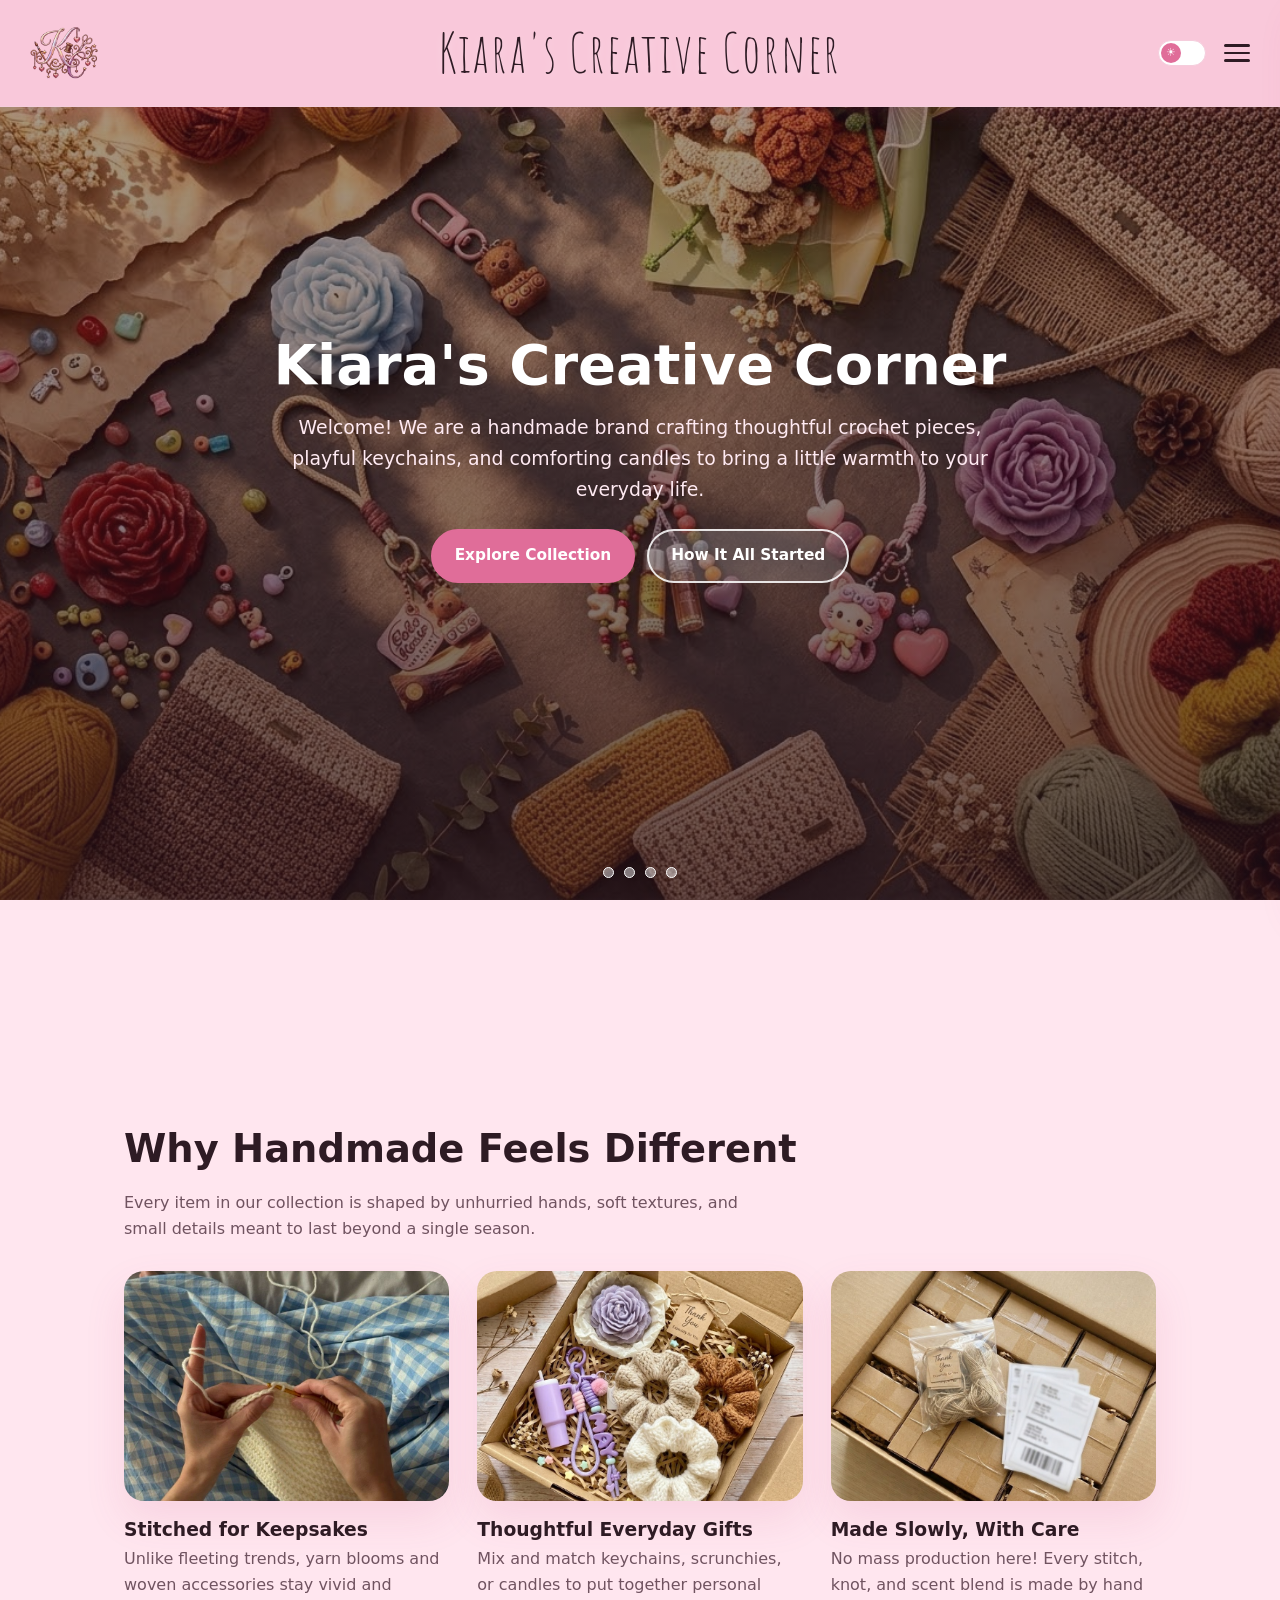
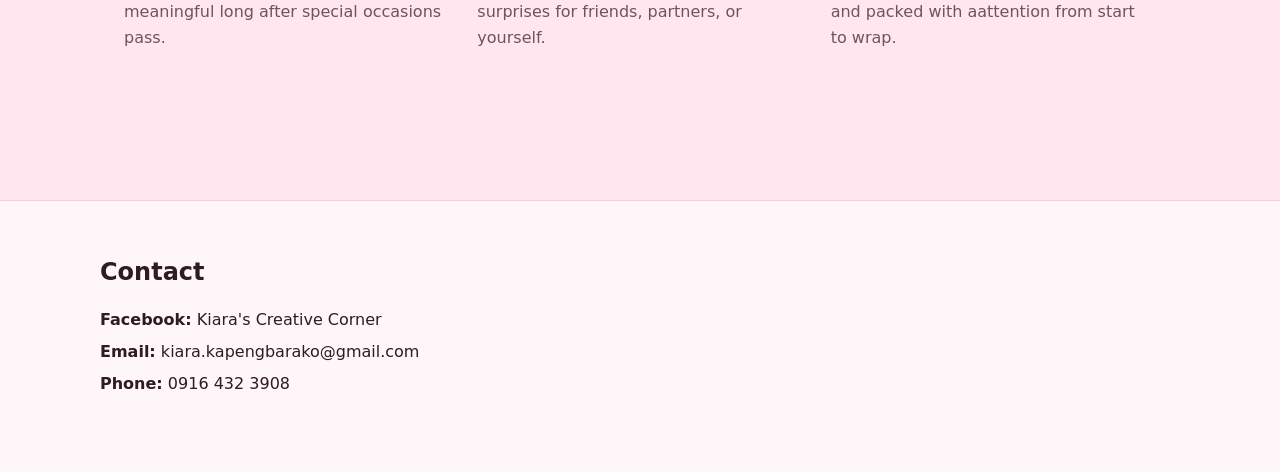
==== index.html @ cce3ba2e "Add files via upload" ====
<!DOCTYPE html>
<html lang="en">
<head>
  <meta charset="UTF-8" />
  <meta name="viewport" content="width=device-width, initial-scale=1.0" />
  <title>Kiara's Creative Corner — Home</title>
  <link rel="stylesheet" href="style.css" />
  <link rel="preconnect" href="https://fonts.googleapis.com" />
  <link rel="preconnect" href="https://fonts.gstatic.com" crossorigin />
  <link href="https://fonts.googleapis.com/css2?family=Amatic+SC:wght@700&family=Patrick+Hand&display=swap" rel="stylesheet" />
</head>

<body>

  <header class="top-banner" id="topBanner">
    <div class="brand-left">
      <a href="index.html"><img src="image/Logo-removebg-preview.png" alt="Kiara's Creative Corner Logo" class="logo-img" data-fallback="logo" /></a>
    </div>
    <a href="index.html" class="brand-title">Kiara's Creative Corner</a>

    <div class="banner-right">
      <label class="theme-switch" title="Toggle Dark / Light Mode">
        <input type="checkbox" id="themeToggle" />
        <span class="switch-slider"></span>
      </label>
      <input type="checkbox" id="menu-toggle" />
      <label for="menu-toggle" class="hamburger-btn" aria-label="Open navigation menu">
        <span></span><span></span><span></span>
      </label>
      <nav class="side-drawer">
        <a href="index.html">Home</a>
        <a href="products.html">Products</a>
        <a href="about.html">About Us</a>
        <a href="events.html">Event</a>
        <a href="#contact">Contact</a>
        <button type="button" class="drawer-action-btn" onclick="openOrderPoster()">How to Order Poster</button>
      </nav>
    </div>
  </header>

  <section class="screen-section" style="padding:0; min-height:100vh;">
    <div class="hero-carousel">
      <div class="hero-track">
        <article class="hero-slide" id="home-slide-1">
          <img src="image/homepage1.jpg" alt="Handmade crochet and craft pieces" data-fallback="hero1" />
          <div class="hero-scrim"></div>
          <div class="hero-overlay-text">
            <h1 class="hero-h1">Kiara's Creative Corner</h1>
            <p class="hero-p">
              Welcome! We are a handmade brand crafting thoughtful crochet pieces, playful keychains, and comforting candles to bring a little warmth to your everyday life.
            </p>
            <div class="btn-row">
              <a href="products.html" class="btn-rose">Explore Collection</a>
              <a href="about.html" class="btn-ghost">How It All Started</a>
            </div>
          </div>
        </article>

        <article class="hero-slide" id="home-slide-2">
          <img src="image/homecrochet.png" alt="Crochet bouquets, bags, and scrunchies" data-fallback="hero2" />
            <div class="hero-scrim"></div>
          <div class="hero-overlay-text">
            <h1 class="hero-h1">Stitched for Everyday Warmth</h1>
            <p class="hero-p">
              Featuring our hand-crocheted tote and pouches, plush ruffled scrunchies, and forever floral bouquets crafted in warm, earthy tones meant to be carried, worn and gifted for years.
            </p>
          </div>
        </article>

        <article class="hero-slide" id="home-slide-3">
          <img src="image/HomeSlide2Image .png" alt="Chunky and charm keychains" data-fallback="hero3" />
            <div class="hero-scrim"></div>
          <div class="hero-overlay-text">
            <h1 class="hero-h1">Cute Handmade Keychains & Bag Accessoriesh</h1>
            <p class="hero-p">
              Handmade with cheerful details, our keychains add a sweet pop of personality to your keys, bags, and pouches. Lightweight and lovingly crafted, they make fun everyday companions and easy little gifts for friends.
            </p>
          </div>
        </article>

        <article class="hero-slide" id="home-slide-4">
          <img src="image/homecandle.png" alt="Hand-poured scented candles" data-fallback="hero4" />
            <div class="hero-scrim"></div>
          <div class="hero-overlay-text">
            <h1 class="hero-h1">Scented Flower Candles</h1>
            <p class="hero-p">
                Thoughtfully hand-poured for quiet, cozy moments, these floral candles fill your space with a gentle glow and soothing scent. Each piece is delicately shaped to brighten your desk, bedside table, or gift box.
            </p>
          </div>
        </article>
      </div>

      <div class="dot-nav" aria-label="Homepage slides">
        <a href="#home-slide-1" aria-label="Slide 1"></a>
        <a href="#home-slide-2" aria-label="Slide 2"></a>
        <a href="#home-slide-3" aria-label="Slide 3"></a>
        <a href="#home-slide-4" aria-label="Slide 4"></a>
      </div>
    </div>
  </section>

  <!-- Additional Full-Screen Info Section Below Homepage Carousel -->
  <section class="screen-section alt-bg" id="more-info">
    <div class="section-wrap">
      <h2 class="section-heading">Why Handmade Feels Different</h2>
      <p class="section-sub">
        Every item in our collection is shaped by unhurried hands, soft textures, and small details meant to last beyond a single season.
      </p>

      <div class="editorial-grid-3">
        <div>
          <img src="image/info1.JPG" alt="Detailed crochet stitches" class="unframed-photo" data-fallback="info1" />
          <h3>Stitched for Keepsakes</h3>
          <p style="color:var(--muted);">
            Unlike fleeting trends, yarn blooms and woven accessories stay vivid and meaningful long after special occasions pass.
          </p>
        </div>

        <div>
          <img src="image/info2.JPG" alt="Curated gift pairings" class="unframed-photo" data-fallback="info2" />
          <h3>Thoughtful Everyday Gifts</h3>
          <p style="color:var(--muted);">
            Mix and match keychains, scrunchies, or candles to put together personal surprises for friends, partners, or yourself.
          </p>
        </div>

        <div>
          <img src="image/info3.JPG" alt="Cozy studio atmosphere" class="unframed-photo" data-fallback="info3" />
          <h3>Made Slowly, With Care</h3>
          <p style="color:var(--muted);">
            No mass production here! Every stitch, knot, and scent blend is made by hand and packed with aattention from start to wrap.
          </p>
        </div>
      </div>
    </div>
  </section>

  <footer class="site-footer" id="contact">
    <div class="footer-box">
      <h2>Contact</h2>
      <ul class="contact-info-list">
  <li>
    <strong>Facebook:</strong> 
    <a href="https://www.facebook.com/profile.php?id=61590689222735" target="_blank" rel="noopener noreferrer">Kiara's Creative Corner</a>
  </li>
  <li>
    <strong>Email:</strong> 
    <a href="mailto:kiara.kapengbarako@gmail.com">kiara.kapengbarako@gmail.com</a>
  </li>
  <li>
    <strong>Phone:</strong> 
    <a href="tel:+639164323908">0916 432 3908</a>
  </li>
</ul>
    </div>
  </footer>

  <div class="modal-overlay" id="orderPosterModal" onclick="if(event.target===this)closeOrderPoster()">
    <div class="modal-panel">
      <button type="button" class="modal-x" onclick="closeOrderPoster()">✕</button>
      <h3>How to Order</h3>
      <img id="orderPosterImg" src="" alt="How to Order Poster" style="width:100%; border-radius:14px; margin:14px 0;" />
      <p>Reach out on Facebook (<strong>Kiara's Creative Corner</strong>) or email <strong>kiara.kapengbarako@gmail.com</strong> with your item name.</p>
    </div>
  </div>

  <script src="script.js"></script>
</body>
</html>
---- style.css ----
:root {
  --bg: #fff6f9;
  --bg-alt: #ffe6ef;
  --surface: #ffffff;
  --text: #2e1b24;
  --muted: #705360;
  --accent: #e06d99;
  --accent-deep: #c44b79;
  --border: #f5cddc;
  --banner-solid: #f9c8da;
  --banner-text: #2e1b24;
  --shadow-soft: 0 18px 40px rgba(196, 75, 121, 0.12);
}

body.dark-mode {
  --bg: #181014;
  --bg-alt: #23161d;
  --surface: #261820;
  --text: #fff0f6;
  --muted: #d1b5c1;
  --accent: #f08ab1;
  --accent-deep: #ffaad0;
  --border: #3f2834;
  --banner-solid: #4d2436;
  --banner-text: #fff0f6;
  --shadow-soft: 0 18px 40px rgba(0, 0, 0, 0.42);
}

* {
  box-sizing: border-box;
  margin: 0;
  padding: 0;
}

html {
  scroll-behavior: smooth;
}

body {
  font-family: "Segoe UI", system-ui, -apple-system, sans-serif;
  background: var(--bg);
  color: var(--text);
  line-height: 1.65;
  overflow-x: hidden;
  transition: background-color 0.25s ease, color 0.25s ease;
}

img {
  display: block;
  max-width: 100%;
}

a {
  color: inherit;
  text-decoration: none;
}

button,
input,
textarea {
  font-family: inherit;
}

/* TOP BANNER */
.top-banner {
  position: fixed;
  top: 0;
  left: 0;
  width: 100%;
  z-index: 120;
  display: grid;
  grid-template-columns: 1fr auto 1fr;
  align-items: center;
  padding: 13px 24px;
  background: var(--banner-solid);
  color: var(--banner-text);
  border-bottom: 1px solid var(--border);
  box-shadow: 0 4px 18px rgba(196, 75, 121, 0.14);
  transition: background-color 0.3s ease, border-color 0.3s ease, box-shadow 0.3s ease;
}

.top-banner.scrolled {
  background: transparent;
  border-bottom-color: transparent;
  box-shadow: none;
}

.brand-left {
  justify-self: start;
}

.logo-img {
  width: 80px;
  height: 80px;
  border-radius: 100%;
}

.brand-title {
  justify-self: center;
  font-family: "Amatic SC", "Patrick Hand", cursive;
  font-size: clamp(2.0rem, 4.4vw, 3.35rem);
  letter-spacing: 1.9px;
  line-height: 1;
  text-shadow: 0 2px 10px rgba(255, 255, 255, 0.35);
}

body.dark-mode .brand-title {
  text-shadow: 0 2px 10px rgba(0, 0, 0, 0.55);
}

.banner-right {
  justify-self: end;
  display: flex;
  align-items: center;
  gap: 12px;
}

/* THEME SWITCH */
.theme-switch {
  position: relative;
  display: inline-block;
  width: 48px;
  height: 26px;
  cursor: pointer;
}

.theme-switch input {
  opacity: 0;
  width: 0;
  height: 0;
}

.switch-slider {
  position: absolute;
  inset: 0;
  background: var(--surface);
  border: 1px solid var(--border);
  border-radius: 999px;
  transition: 0.25s;
}

.switch-slider::before {
  content: "☀";
  position: absolute;
  height: 20px;
  width: 20px;
  left: 2px;
  top: 2px;
  border-radius: 50%;
  background: var(--accent);
  color: #fff;
  font-size: 11px;
  display: grid;
  place-items: center;
  transition: 0.25s;
}

.theme-switch input:checked + .switch-slider::before {
  content: "☾";
  transform: translateX(22px);
}

/* THREE LINES DRAWER (PURE HTML + CSS) */
#menu-toggle {
  display: none;
}

.hamburger-btn {
  display: flex;
  flex-direction: column;
  justify-content: center;
  gap: 5px;
  width: 38px;
  height: 38px;
  cursor: pointer;
  padding: 6px;
  border-radius: 10px;
}

.hamburger-btn span {
  display: block;
  height: 2.5px;
  width: 100%;
  background: var(--banner-text);
  border-radius: 3px;
  transition: 0.2s;
}

.side-drawer {
  position: fixed;
  top: 0;
  right: -300px;
  width: 280px;
  height: 100vh;
  background: var(--surface);
  color: var(--text);
  border-left: 1px solid var(--border);
  box-shadow: var(--shadow-soft);
  padding: 86px 22px 24px;
  display: flex;
  flex-direction: column;
  gap: 12px;
  transition: right 0.28s ease;
  z-index: 110;
}

#menu-toggle:checked ~ .side-drawer {
  right: 0;
}

.side-drawer a,
.drawer-action-btn {
  padding: 11px 14px;
  border-radius: 12px;
  background: var(--bg-alt);
  color: var(--text);
  font-weight: 600;
  border: none;
  text-align: left;
  cursor: pointer;
}

.side-drawer a:hover,
.drawer-action-btn:hover {
  background: var(--accent);
  color: #fff;
}

/* FULL-SCREEN SECTIONS */
.screen-section {
  min-height: 100vh;
  width: 100%;
  position: relative;
  display: flex;
  align-items: center;
}

.screen-section.alt-bg {
  background: var(--bg-alt);
}

/* HOMEPAGE FULL-SCREEN CAROUSEL */
.hero-carousel {
  position: relative;
  width: 100%;
  height: 100vh;
  overflow: hidden;
}

.hero-track {
  display: flex;
  width: 100%;
  height: 100vh;
  overflow-x: auto;
  scroll-snap-type: x mandatory;
  scroll-behavior: smooth;
  scrollbar-width: none;
}

.hero-track::-webkit-scrollbar {
  display: none;
}

.hero-slide {
  position: relative;
  flex: 0 0 100%;
  width: 100vw;
  height: 100vh;
  scroll-snap-align: start;
  display: flex;
  align-items: center;
  justify-content: center;
  text-align: center;
  padding: 88px 24px 72px;
}

.hero-slide img {
  position: absolute;
  inset: 0;
  width: 100%;
  height: 100%;
  object-fit: cover;
}

.hero-scrim {
  position: absolute;
  inset: 0;
  background: linear-gradient(180deg, rgba(36, 16, 26, 0.36) 0%, rgba(36, 16, 26, 0.68) 100%);
}

.hero-overlay-text {
  position: relative;
  z-index: 2;
  max-width: 740px;
  color: #ffffff;
}

.hero-h1 {
  font-size: clamp(2rem, 5vw, 3.5rem);
  line-height: 1.15;
  margin-bottom: 14px;
}

.hero-h2 {
  font-size: clamp(1.8rem, 4vw, 2.75rem);
  line-height: 1.2;
  margin-bottom: 12px;
}

.hero-p {
  font-size: clamp(1rem, 1.8vw, 1.18rem);
  color: #ffeaf2;
  margin-bottom: 24px;
}

.btn-row {
  display: flex;
  flex-wrap: wrap;
  gap: 12px;
  justify-content: center;
}

.btn-rose,
.btn-ghost {
  padding: 12px 22px;
  border-radius: 999px;
  font-weight: 700;
  font-size: 0.96rem;
  cursor: pointer;
  transition: transform 0.16s ease, background-color 0.2s ease;
}

.btn-rose {
  background: var(--accent);
  color: #ffffff;
  border: 2px solid var(--accent);
}

.btn-rose:hover {
  background: var(--accent-deep);
  border-color: var(--accent-deep);
  transform: translateY(-2px);
}

.btn-ghost {
  background: rgba(255, 255, 255, 0.16);
  color: #ffffff;
  border: 2px solid rgba(255, 255, 255, 0.85);
}

.btn-ghost:hover {
  background: rgba(255, 255, 255, 0.3);
  transform: translateY(-2px);
}

.dot-nav {
  position: absolute;
  bottom: 22px;
  left: 50%;
  transform: translateX(-50%);
  z-index: 6;
  display: flex;
  gap: 10px;
}

.dot-nav a {
  width: 11px;
  height: 11px;
  border-radius: 50%;
  background: rgba(255, 255, 255, 0.45);
  border: 1px solid #ffffff;
  transition: transform 0.2s, background-color 0.2s;
}

.dot-nav a:hover {
  background: #ffffff;
  transform: scale(1.2);
}

.section-wrap {
  max-width: 1080px;
  width: 100%;
  margin: 0 auto;
  padding: 124px 24px 56px;
}
@media (max-width: 600px) {
  .section-wrap {
    padding-top: 112px;
  }
}

.section-heading {
  font-size: clamp(1.7rem, 3.4vw, 2.4rem);
  margin-bottom: 10px;
}

.section-sub {
  color: var(--muted);
  max-width: 640px;
  margin-bottom: 28px;
}

.editorial-grid-3 {
  display: grid;
  grid-template-columns: repeat(auto-fit, minmax(260px, 1fr));
  gap: 28px;
  align-items: start;
}

.unframed-photo {
  width: 100%;
  height: 230px;
  object-fit: cover;
  border-radius: 20px;
  box-shadow: var(--shadow-soft);
  margin-bottom: 14px;
}

/* ABOUT PAGE MODERN LAYOUT & 4-MEMBER CREDITS */
.about-feature {
  display: grid;
  grid-template-columns: repeat(auto-fit, minmax(290px, 1fr));
  gap: 32px;
  align-items: center;
}

.about-photo-tall {
  width: 100%;
  height: 360px;
  object-fit: cover;
  border-radius: 24px;
  box-shadow: var(--shadow-soft);
}

.about-blocks {
  display: grid;
  gap: 20px;
}
/* OWNER FULL IMAGE WITH OVERLAYED MESSAGE */
.owner-overlay-card {
  position: relative;
  border-radius: 24px;
  overflow: hidden;
  box-shadow: var(--shadow-soft);
}

.owner-full-img {
  width: 100%;
  height: 750px;
  display: block;
}

.owner-overlay-text {
  position: absolute;
  inset: auto 0 0 0;
  padding: 64px 22px 22px;
  background: linear-gradient(
    to top,
    rgba(24, 10, 17, 0.92) 0%,
    rgba(24, 10, 17, 0.72) 60%,
    rgba(24, 10, 17, 0) 100%
  );
  color: #ffffff;
}

.owner-name {
  font-weight: 800;
  font-size: 1.05rem;
  color: #ffc2da;
  margin-bottom: 6px;
}

.owner-bio {
  font-size: 0.9rem;
  line-height: 1.5;
  color: #fff3f8;
}

.credits-section {
  min-height: 75vh;
  background: var(--bg-alt);
  display: flex;
  align-items: center;
  padding: 64px 24px;
}

.credits-grid-4 {
  display: grid;
  grid-template-columns: repeat(auto-fit, minmax(180px, 1fr));
  gap: 20px;
  margin-top: 20px;
}

.credit-member {
  text-align: center;
}

.credit-avatar {
  width: 108px;
  height: 108px;
  border-radius: 50%;
  object-fit: cover;
  margin: 0 auto 10px;
  box-shadow: var(--shadow-soft);
}

.credit-role {
  font-size: 0.88rem;
  color: var(--muted);
}

/* PRODUCTS PAGE — COMPACT MODERN CARDS + SUBCATEGORY IMAGES */
.cat-radio,
.subcat-radio {
  display: none;
}

.compact-grid-3 {
  display: grid;
  grid-template-columns: repeat(auto-fit, minmax(210px, 1fr));
  gap: 18px;
  margin-top: 16px;
}

.modern-tile {
  background: var(--surface);
  border-radius: 18px;
  overflow: hidden;
  box-shadow: var(--shadow-soft);
  cursor: pointer;
  transition: transform 0.2s ease;
  text-align: center;
}

.modern-tile:hover {
  transform: translateY(-4px);
}

.modern-tile img {
  width: 100%;
  height: 280px;
  object-fit: cover;
  object-position: center;
}

.modern-tile-label {
  padding: 12px 14px;
  font-weight: 700;
}

.reveal-group {
  display: none;
  margin-top: 26px;
}

#cat-crochets:checked ~ .crochets-subcats {
  display: block;
}

#sub-bouquets:checked ~ .bouquets-items {
  display: block;
}

#sub-bags:checked ~ .bags-items {
  display: block;
}

#sub-scrunchies:checked ~ .scrunchies-items {
  display: block;
}

#cat-keychains:checked ~ .keychains-items {
  display: block;
}

#cat-candles:checked ~ .candles-items {
  display: block;
}

/* EVENTS PAGE — ENLARGED IMAGE SLIDES WITH OVERLAYED TEXT */
.events-carousel-box {
  position: relative;
  width: 100%;
  border-radius: 34px;
  overflow: hidden;
  box-shadow: var(--shadow-soft);
}

.events-track {
  display: flex;
  overflow-x: auto;
  scroll-snap-type: x mandatory;
  scroll-behavior: smooth;
  scrollbar-width: none;
}

.events-track::-webkit-scrollbar {
  display: none;
}

.event-slide-card {
  position: relative;
  flex: 0 0 100%;
  width: 100%;
  height: 68vh;
  min-height: 430px;
  max-height: 620px;
  scroll-snap-align: start;
}

.event-slide-card img {
  position: absolute;
  inset: 0;
  width: 100%;
  height: 100%;
  object-fit: cover;
}

.event-slide-scrim {
  position: absolute;
  inset: 0;
  background: linear-gradient(
    to top,
    rgba(24, 10, 17, 0.92) 0%,
    rgba(24, 10, 17, 0.52) 55%,
    rgba(24, 10, 17, 0.1) 100%
  );
}

.event-slide-overlay {
  position: absolute;
  inset: auto 0 0 0;
  z-index: 2;
  padding: 36px 32px 48px;
  color: #ffffff;
  max-width: 740px;
}

.event-slide-overlay h2 {
  font-size: clamp(1.5rem, 3vw, 2.15rem);
  color: #ffc2da;
  margin-bottom: 8px;
}

.event-slide-overlay p {
  font-size: clamp(0.95rem, 1.6vw, 1.08rem);
  color: #fff3f8;
  line-height: 1.55;
}

.event-dots {
  position: absolute;
  bottom: 16px;
  left: 50%;
  transform: translateX(-50%);
  z-index: 5;
  display: flex;
  gap: 10px;
}

.event-dots a {
  width: 10px;
  height: 10px;
  border-radius: 50%;
  background: rgba(255, 255, 255, 0.45);
  border: 1px solid #ffffff;
  transition: transform 0.2s, background-color 0.2s;
}

.event-dots a:hover {
  background: #ffffff;
  transform: scale(1.2);
}
/* CONTACT FOOTER */
.site-footer {
  background: var(--bg);
  border-top: 1px solid var(--border);
  padding: 52px 24px;
}

.footer-box {
  max-width: 1080px;
  margin: 0 auto;
}

.contact-info-list {
  list-style: none;
  margin: 14px 0 22px;
  display: grid;
  gap: 6px;
}

.inquiry-form {
  display: grid;
  gap: 10px;
  max-width: 460px;
}

.inquiry-form input,
.inquiry-form textarea {
  padding: 10px 12px;
  border-radius: 12px;
  border: 1px solid var(--border);
  background: var(--surface);
  color: var(--text);
}

/* MODALS */
.modal-overlay {
  position: fixed;
  inset: 0;
  background: rgba(24, 12, 18, 0.65);
  display: none;
  align-items: center;
  justify-content: center;
  padding: 20px;
  z-index: 200;
}

.modal-overlay.open {
  display: flex;
}

.modal-panel {
  background: var(--surface);
  color: var(--text);
  border-radius: 20px;
  max-width: 520px;
  width: 100%;
  max-height: 88vh;
  overflow-y: auto;
  padding: 24px;
  position: relative;
  box-shadow: var(--shadow-soft);
}

.modal-x {
  position: absolute;
  top: 14px;
  right: 14px;
  width: 34px;
  height: 34px;
  border-radius: 50%;
  border: none;
  background: var(--bg-alt);
  color: var(--text);
  font-size: 1rem;
  cursor: pointer;
}

.modal-btns {
  display: flex;
  flex-wrap: wrap;
  gap: 10px;
  margin: 14px 0;
}

.review-entry {
  background: var(--bg-alt);
  padding: 10px 12px;
  border-radius: 10px;
  margin-bottom: 8px;
  font-size: 0.92rem;
}

.review-entry-form {
  display: grid;
  gap: 8px;
  margin-top: 10px;
}

.review-entry-form input,
.review-entry-form textarea {
  padding: 8px 10px;
  border-radius: 10px;
  border: 1px solid var(--border);
  background: var(--bg);
  color: var(--text);
}
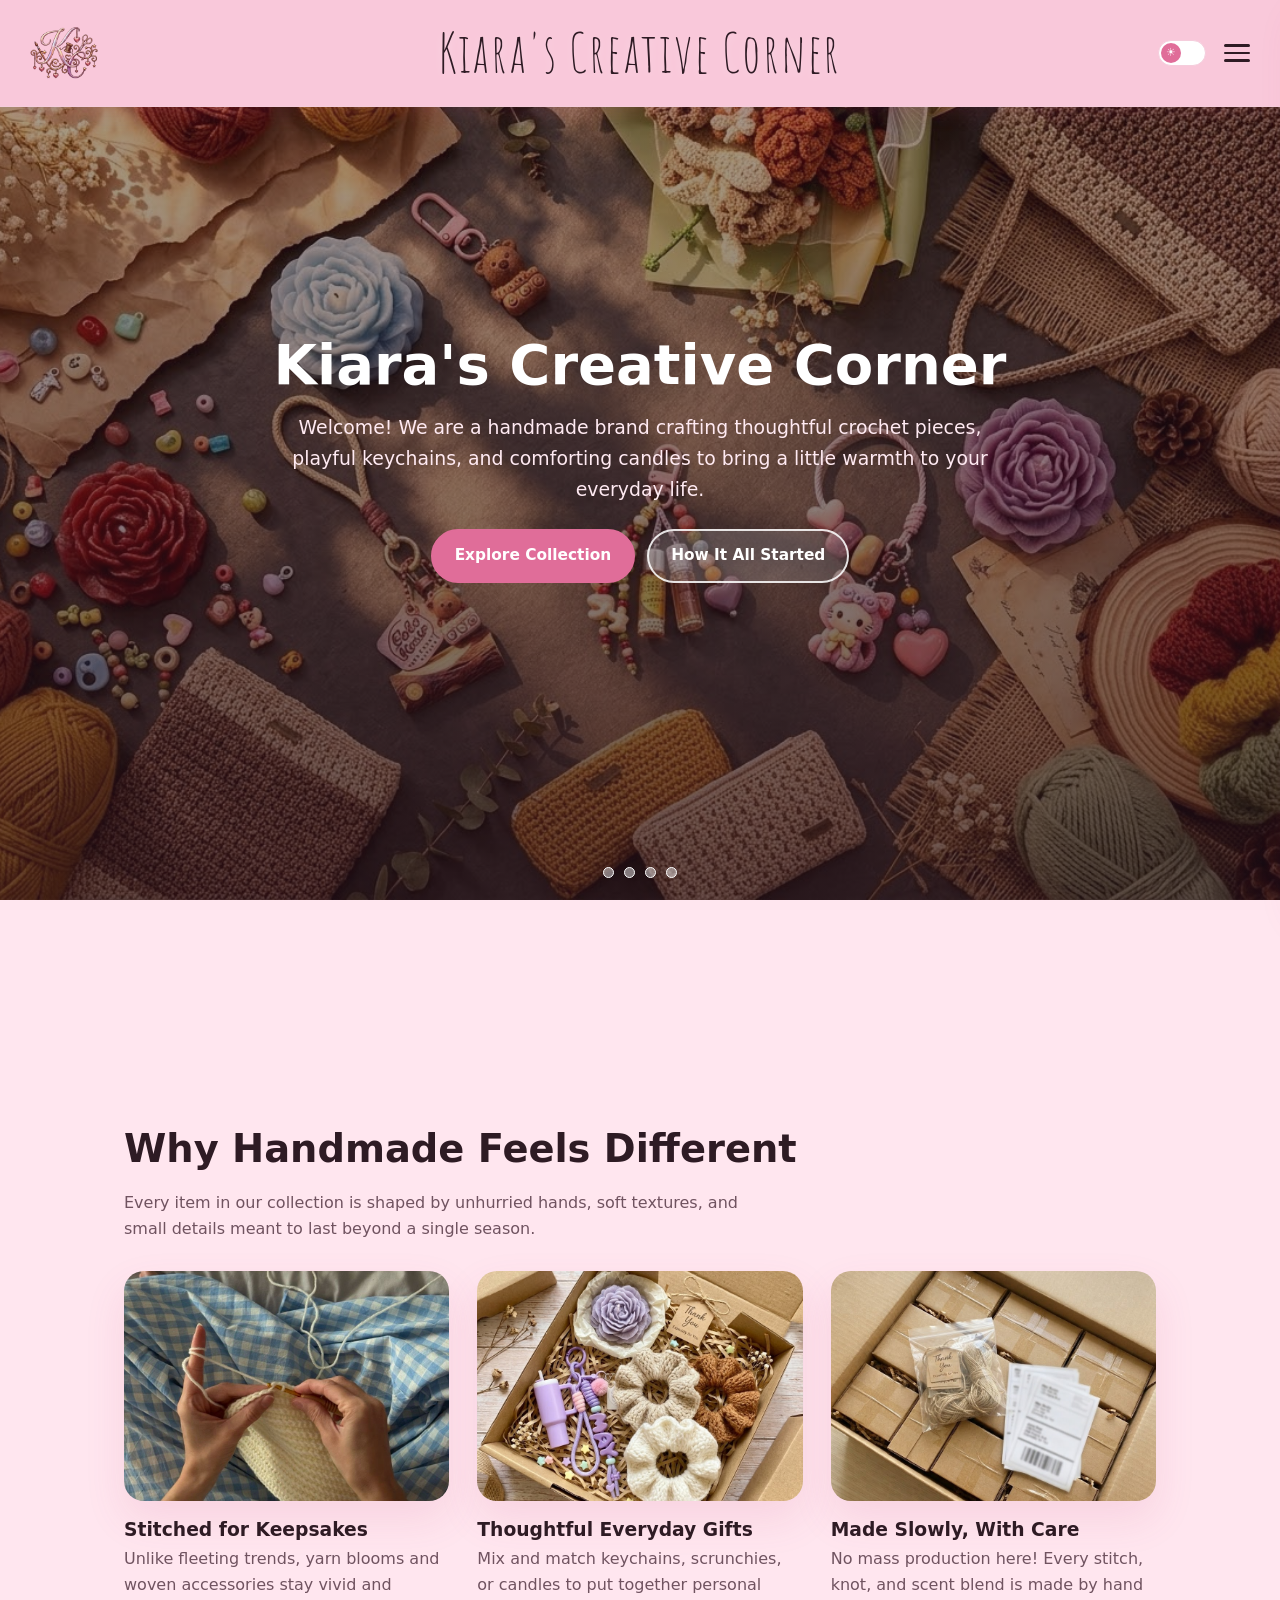
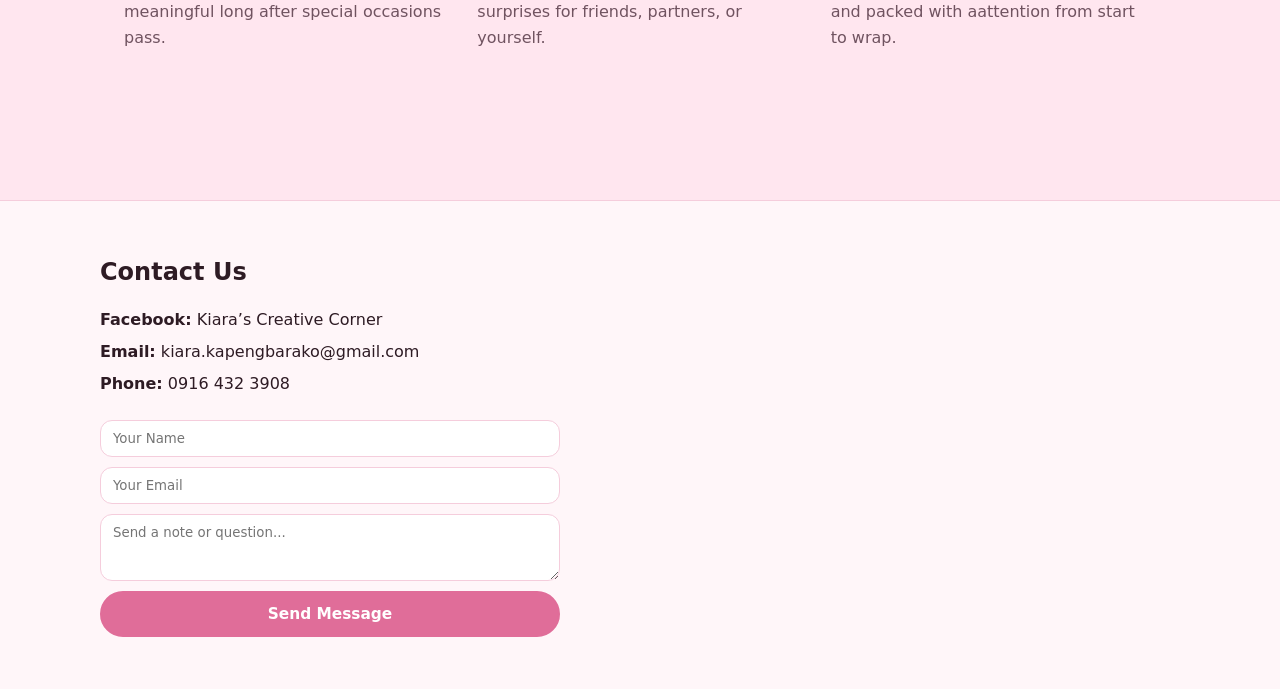
==== commit ef63e521: "Add files via upload updated 1" ====
--- a/index.html
+++ b/index.html
@@ -108,7 +108,7 @@
       </p>
 
       <div class="editorial-grid-3">
-        <div>
+        <div> 
           <img src="image/info1.JPG" alt="Detailed crochet stitches" class="unframed-photo" data-fallback="info1" />
           <h3>Stitched for Keepsakes</h3>
           <p style="color:var(--muted);">
@@ -137,21 +137,27 @@
 
   <footer class="site-footer" id="contact">
     <div class="footer-box">
-      <h2>Contact</h2>
+      <h2>Contact Us</h2>
       <ul class="contact-info-list">
-  <li>
-    <strong>Facebook:</strong> 
-    <a href="https://www.facebook.com/profile.php?id=61590689222735" target="_blank" rel="noopener noreferrer">Kiara's Creative Corner</a>
-  </li>
-  <li>
-    <strong>Email:</strong> 
-    <a href="mailto:kiara.kapengbarako@gmail.com">kiara.kapengbarako@gmail.com</a>
-  </li>
-  <li>
-    <strong>Phone:</strong> 
-    <a href="tel:+639164323908">0916 432 3908</a>
-  </li>
-</ul>
+        <li>
+          <strong>Facebook:</strong>
+          <a href="https://www.facebook.com/profile.php?id=61590689222735" target="_blank" rel="noopener noreferrer">Kiara’s Creative Corner</a>
+        </li>
+        <li>
+          <strong>Email:</strong>
+          <a href="mailto:kiara.kapengbarako@gmail.com">kiara.kapengbarako@gmail.com</a>
+        </li>
+        <li>
+          <strong>Phone:</strong>
+          <a href="tel:+639164323908">0916 432 3908</a>
+        </li>
+      </ul>
+      <form class="inquiry-form" onsubmit="event.preventDefault(); alert('Inquiry noted for design preview.');">
+        <input type="text" placeholder="Your Name" required />
+        <input type="email" placeholder="Your Email" required />
+        <textarea rows="3" placeholder="Send a note or question..." required></textarea>
+        <button type="submit" class="btn-rose">Send Message</button>
+      </form>
     </div>
   </footer>
 
@@ -160,7 +166,13 @@
       <button type="button" class="modal-x" onclick="closeOrderPoster()">✕</button>
       <h3>How to Order</h3>
       <img id="orderPosterImg" src="" alt="How to Order Poster" style="width:100%; border-radius:14px; margin:14px 0;" />
-      <p>Reach out on Facebook (<strong>Kiara's Creative Corner</strong>) or email <strong>kiara.kapengbarako@gmail.com</strong> with your item name.</p>
+      <p>
+        Message
+        <a href="https://www.facebook.com/profile.php?id=61590689222735" target="_blank" rel="noopener noreferrer"><strong>Kiara’s Creative Corner</strong></a>
+        on Facebook or email
+        <a href="mailto:kiara.kapengbarako@gmail.com"><strong>kiara.kapengbarako@gmail.com</strong></a>
+        with your chosen item and quantity.
+      </p>
     </div>
   </div>
 
